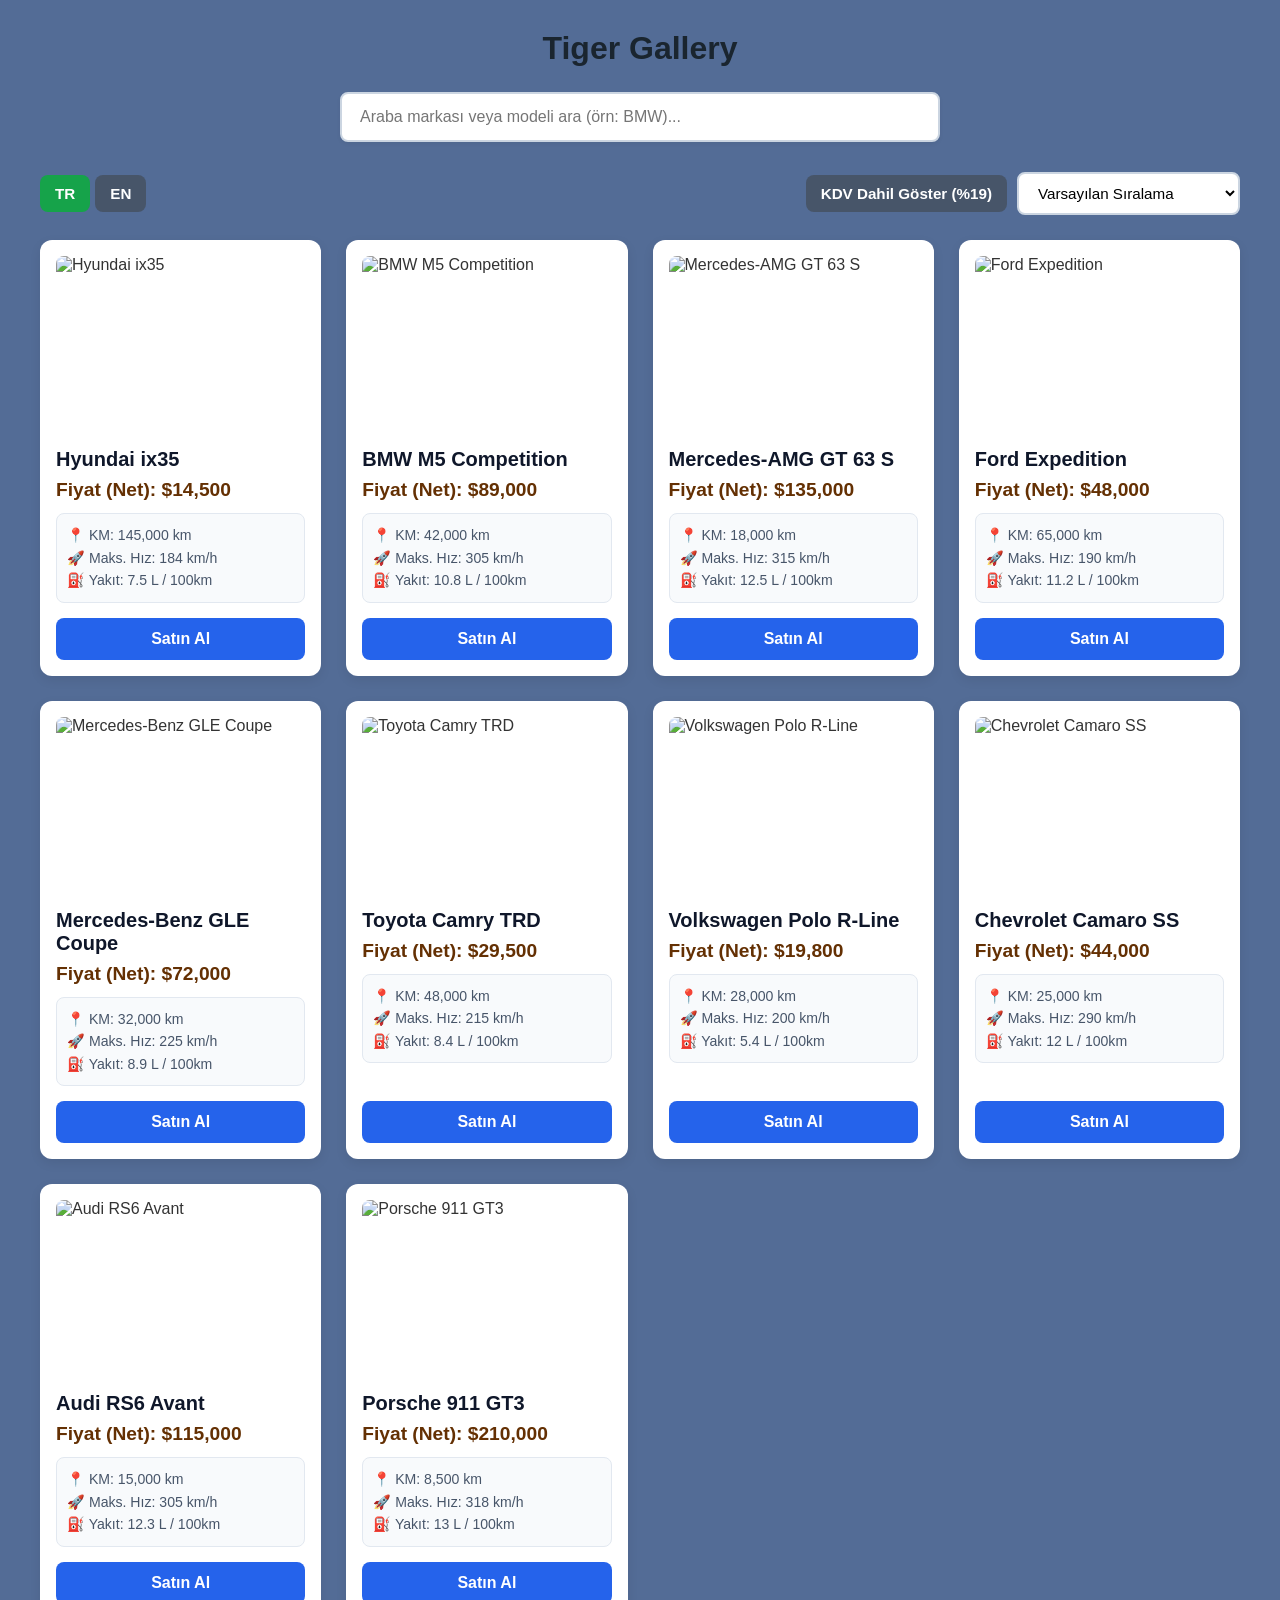
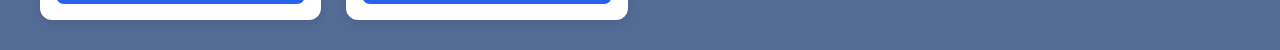
==== index.html @ 990057d2 "Rename car.html to index.html" ====
<!DOCTYPE html>
<html lang="tr">

<head>
    <meta charset="UTF-8">

    <meta
        name="viewport"
        content="width=device-width, initial-scale=1.0"
    >

    <title>Tiger Car Gallery</title>

    <link rel="stylesheet" href="car.css">
</head>

<body>

    <main>

        <h1 id="page-title">Tiger Gallery</h1>

        <div class="search-box">
            <input
                type="text"
                id="search-input"
                placeholder="Araba markası veya modeli ara (örn: BMW)..."
            >
        </div>


        <div class="filter-container">

            <div class="lang-toggle">
                <button id="lang-tr-btn" class="lang-btn active">TR</button>
                <button id="lang-en-btn" class="lang-btn">EN</button>
            </div>

            <button
                id="vat-toggle-btn"
                class="vat-btn"
            >
                Show with VAT (%19)
            </button>

            <select id="sort-select">

                <option value="default" id="opt-default">
                    Varsayılan Sıralama
                </option>

                <option value="price-asc" id="opt-price-asc">
                    Fiyat: Düşükten Yükseğe
                </option>

                <option value="price-desc" id="opt-price-desc">
                    Fiyat: Yüksekten Düşüğe
                </option>

                <option value="km-asc" id="opt-km-asc">
                    KM: Düşükten Yükseğe
                </option>

            </select>

        </div>


        <div id="car-container"></div>

    </main>


    <!-- MODAL -->

    <div id="car-modal" class="modal">

        <div class="modal-content">

            <button
                id="close-modal"
                class="close-btn"
                aria-label="Close"
            >
                &times;
            </button>

            <img
                id="modal-image"
                src=""
                alt="Araba Resmi"
            >

            <h2 id="modal-title">
                Marka Model
            </h2>

            <p
                id="modal-price"
                class="price"
            >
                Fiyat
            </p>

            <div class="car-details">

                <p id="modal-km"></p>

                <p id="modal-speed"></p>

                <p id="modal-fuel"></p>

            </div>

            <button
                id="modal-buy-btn"
                class="buy-btn"
            >
                Buy
            </button>

        </div>

    </div>


    <script src="galery.js"></script>

</body>

</html>
---- car.css ----
* {
    box-sizing: border-box;
    margin: 0;
    padding: 0;
}

body {
    font-family: "Segoe UI", Tahoma, Geneva, Verdana, sans-serif;
    background-color: #536c96;
    padding: 30px;
    color: #333;
}

h1 {
    text-align: center;
    margin-bottom: 25px;
    color: #1a252f;
}


/* SEARCH */

.search-box {
    max-width: 600px;
    margin: 0 auto 30px auto;
}

.search-box input {
    width: 100%;
    padding: 14px 18px;
    font-size: 1rem;
    border: 2px solid #cbd5e1;
    border-radius: 8px;
    outline: none;
    transition: 0.3s ease;
    box-shadow: 0 2px 4px rgba(0, 0, 0, 0.05);
}

.search-box input:focus {
    border-color: #2563eb;
    box-shadow: 0 0 0 3px rgba(37, 99, 235, 0.2);
}


/* FILTER */

.filter-container {
    max-width: 1200px;
    margin: 0 auto 25px auto;

    display: flex;
    justify-content: flex-end;
    align-items: center;

    gap: 10px;
}

.filter-container select {
    padding: 10px 15px;
    font-size: 0.95rem;

    border: 2px solid #cbd5e1;
    border-radius: 8px;

    outline: none;
    background-color: white;

    cursor: pointer;
}


/* LANGUAGE TOGGLE */

.lang-toggle {
    display: flex;
    gap: 5px;
    margin-right: auto;
}

.lang-btn {
    background-color: #475569;
    color: white;

    border: none;

    padding: 10px 15px;

    font-size: 0.95rem;
    font-weight: 600;

    border-radius: 8px;

    cursor: pointer;

    transition: 0.2s ease;
}

.lang-btn:hover {
    background-color: #334155;
}

.lang-btn.active {
    background-color: #16a34a;
}

.lang-btn.active:hover {
    background-color: #15803d;
}


/* VAT BUTTON */

.vat-btn {
    background-color: #475569;
    color: white;

    border: none;

    padding: 10px 15px;

    font-size: 0.95rem;
    font-weight: 600;

    border-radius: 8px;

    cursor: pointer;

    transition: 0.2s ease;
}

.vat-btn:hover {
    background-color: #334155;
}

.vat-btn.active {
    background-color: #16a34a;
}

.vat-btn.active:hover {
    background-color: #15803d;
}


/* CAR CONTAINER */

#car-container {
    display: grid;

    grid-template-columns:
        repeat(auto-fill, minmax(280px, 1fr));

    gap: 25px;

    max-width: 1200px;

    margin: 0 auto;
}


/* CAR CARD */

.car-card {
    background-color: white;

    border-radius: 12px;

    padding: 16px;

    box-shadow:
        0 4px 12px rgba(0, 0, 0, 0.08);

    transition:
        transform 0.2s ease,
        box-shadow 0.2s ease;

    display: flex;
    flex-direction: column;
}

.car-card:hover {
    transform: translateY(-5px);

    box-shadow:
        0 8px 20px rgba(0, 0, 0, 0.12);
}


/* IMAGE */

.car-card img {
    width: 100%;
    height: 180px;

    object-fit: cover;

    border-radius: 8px;

    margin-bottom: 12px;

    cursor: pointer;

    transition:
        opacity 0.3s ease,
        transform 0.3s ease;
}

.car-card img:hover {
    opacity: 0.8;
    transform: scale(1.02);
}


/* TITLE */

.car-card h2 {
    font-size: 1.25rem;

    color: #0f172a;

    margin-bottom: 8px;
}


/* PRICE */

.car-card .price {
    font-size: 1.2rem;

    font-weight: bold;

    color: #643003;

    margin-bottom: 12px;
}


/* DETAILS */

.car-details {
    background-color: #f8fafc;

    border: 1px solid #e2e8f0;

    border-radius: 8px;

    padding: 10px;

    margin-bottom: 15px;

    font-size: 0.88rem;

    line-height: 1.6;

    color: #475569;
}


/* BUY BUTTON */

.buy-btn {
    background-color: #2563eb;

    color: white;

    border: none;

    padding: 12px;

    border-radius: 8px;

    font-size: 1rem;

    font-weight: 600;

    cursor: pointer;

    transition:
        background-color 0.2s ease,
        transform 0.2s ease;

    width: 100%;

    margin-top: auto;
}

.buy-btn:hover {
    background-color: #1d4ed8;

    transform: translateY(-2px);
}


/* NO RESULTS */

.no-results {
    grid-column: 1 / -1;

    text-align: center;

    background-color: white;

    padding: 30px;

    border-radius: 12px;

    font-size: 1.2rem;

    font-weight: bold;
}


/* MODAL */

.modal {
    display: none;

    position: fixed;

    z-index: 1000;

    inset: 0;

    width: 100%;
    height: 100%;

    background-color: rgba(0, 0, 0, 0.7);

    justify-content: center;
    align-items: center;

    padding: 20px;
}


/* MODAL CONTENT */

.modal-content {
    background-color: white;

    padding: 25px;

    border-radius: 12px;

    max-width: 500px;
    width: 90%;

    position: relative;

    text-align: center;

    box-shadow:
        0 10px 30px rgba(0, 0, 0, 0.5);

    animation: fadeIn 0.3s ease;
}


/* MODAL ANIMATION */

@keyframes fadeIn {

    from {
        transform: translateY(-30px);
        opacity: 0;
    }

    to {
        transform: translateY(0);
        opacity: 1;
    }
}


/* CLOSE */

.close-btn {
    position: absolute;

    top: 10px;
    right: 15px;

    width: 40px;
    height: 40px;

    border: none;
    background: transparent;

    font-size: 32px;
    font-weight: bold;

    color: #64748b;

    cursor: pointer;

    z-index: 2;
}

.close-btn:hover {
    color: #e63946;
}


/* MODAL IMAGE */

.modal-content img {
    width: 100%;

    height: 250px;

    object-fit: cover;

    border-radius: 8px;

    margin-bottom: 15px;
}


/* MODAL TITLE */

.modal-content h2 {
    margin-bottom: 10px;

    color: #0f172a;
}


/* MOBILE */

@media (max-width: 600px) {

    body {
        padding: 15px;
    }

    .filter-container {
        flex-direction: column;
        align-items: stretch;
    }

    .lang-toggle {
        margin-right: 0;
        width: 100%;
    }

    .lang-btn {
        flex: 1;
    }

    .vat-btn,
    .filter-container select {
        width: 100%;
    }

    #car-container {
        grid-template-columns: 1fr;
    }

    .modal-content {
        width: 100%;
        padding: 20px;
    }

    .modal-content img {
        height: 200px;
    }
}
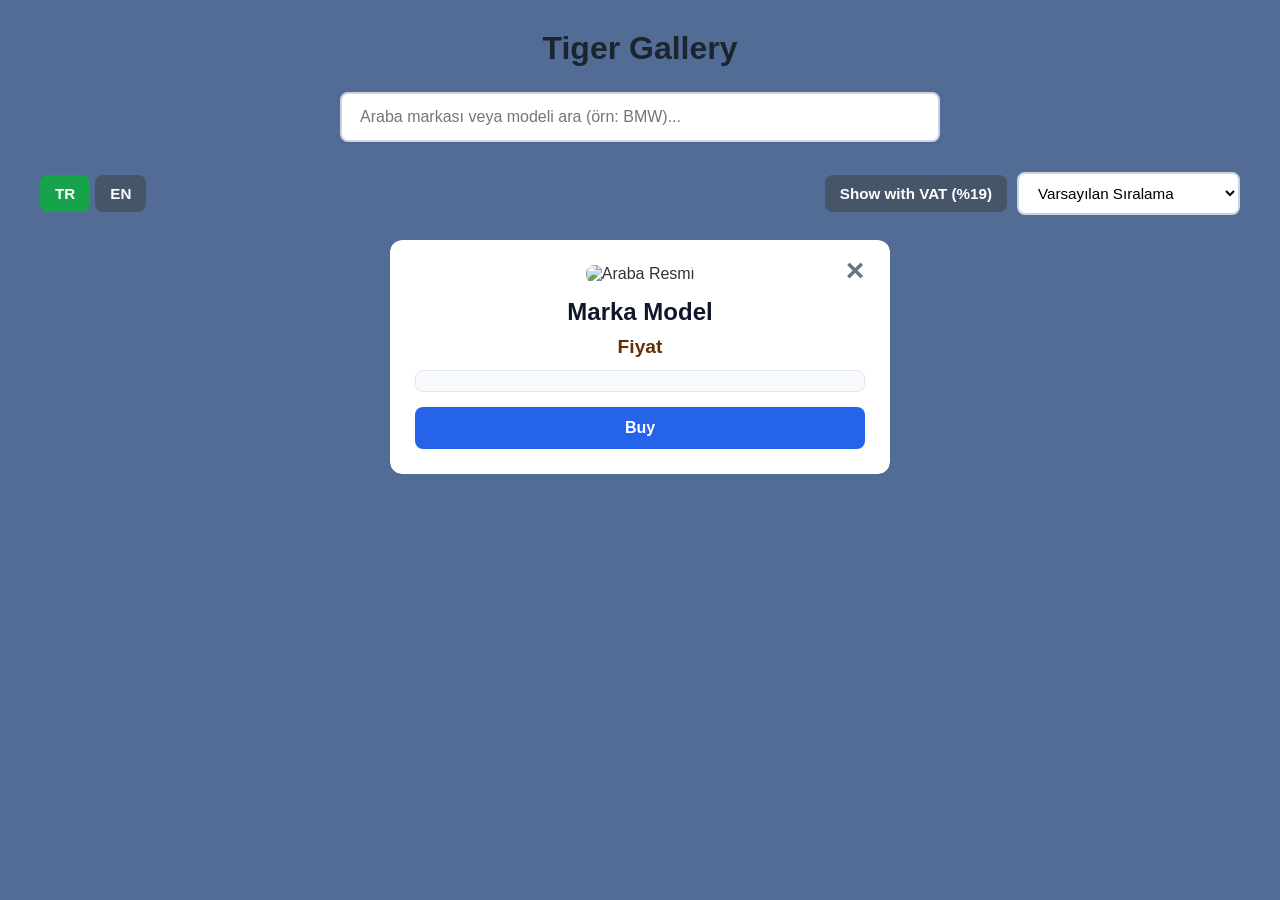
==== commit 0bbb8fcf: "Translate index.html from Turkish to English" ====
--- a/index.html
+++ b/index.html
@@ -1,5 +1,5 @@
 <!DOCTYPE html>
-<html lang="tr">
+<html lang="en">
 
 <head>
     <meta charset="UTF-8">
--- a/car.css
+++ b/car.css
@@ -45,6 +45,7 @@
 /* FILTER */
 
 .filter-container {
+    flex-wrap: wrap;
     max-width: 1200px;
     margin: 0 auto 25px auto;
 
@@ -160,6 +161,7 @@
 /* CAR CARD */
 
 .car-card {
+    min-width: 0;
     background-color: white;
 
     border-radius: 12px;
@@ -223,7 +225,7 @@
 
 /* PRICE */
 
-.car-card .price {
+.price {
     font-size: 1.2rem;
 
     font-weight: bold;
@@ -312,23 +314,25 @@
 /* MODAL */
 
 .modal {
-    display: none;
-
-    position: fixed;
-
-    z-index: 1000;
-
-    inset: 0;
-
-    width: 100%;
-    height: 100%;
-
+    border: none;
+    padding: 0;
+    margin: auto;
+    width: calc(100% - 32px);
+    max-width: 500px;
+    max-height: calc(100vh - 32px);
+    max-height: calc(100dvh - 32px);
+    border-radius: 12px;
+    background: transparent;
+    overflow-y: auto;
+    overscroll-behavior: contain;
+}
+
+.modal::backdrop {
     background-color: rgba(0, 0, 0, 0.7);
-
-    justify-content: center;
-    align-items: center;
-
-    padding: 20px;
+}
+
+.modal-open {
+    overflow: hidden;
 }
 
 
@@ -342,7 +346,7 @@
     border-radius: 12px;
 
     max-width: 500px;
-    width: 90%;
+    width: 100%;
 
     position: relative;
 
@@ -383,7 +387,8 @@
     height: 40px;
 
     border: none;
-    background: transparent;
+    background: #fff;
+    border-radius: 50%;
 
     font-size: 32px;
     font-weight: bold;
@@ -425,6 +430,49 @@
 
 
 /* MOBILE */
+
+.image-button {
+    border: 0;
+    padding: 0;
+    background: transparent;
+    border-radius: 8px;
+    cursor: pointer;
+    width: 100%;
+}
+
+button, input, select {
+    font: inherit;
+}
+
+button:focus-visible, input:focus-visible, select:focus-visible {
+    outline: 3px solid #0f172a;
+    outline-offset: 3px;
+}
+
+.buy-btn:disabled {
+    background: #64748b;
+    cursor: not-allowed;
+    transform: none;
+}
+
+.sr-only {
+    position: absolute;
+    width: 1px;
+    height: 1px;
+    padding: 0;
+    margin: -1px;
+    overflow: hidden;
+    clip-path: inset(50%);
+    white-space: nowrap;
+    border: 0;
+}
+
+@media (prefers-reduced-motion: reduce) {
+    *, *::before, *::after {
+        animation: none !important;
+        transition: none !important;
+    }
+}
 
 @media (max-width: 600px) {
 
@@ -463,4 +511,4 @@
     .modal-content img {
         height: 200px;
     }
-}+}
